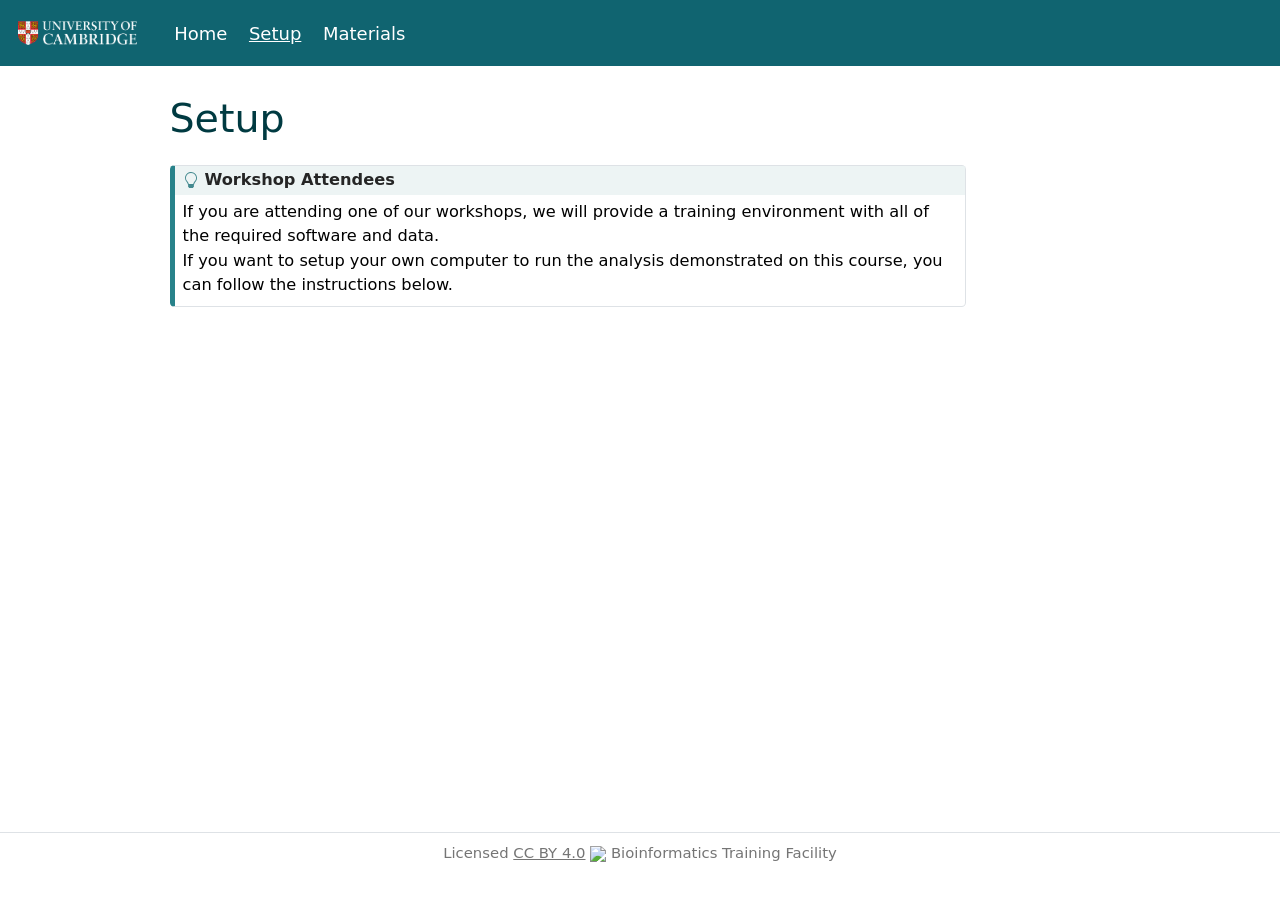
==== setup.html @ 7496a8bd "Deploying to gh-pages from @ cambiotraining/stats-resampling@869eb93c55ae7dbb5343ac3047adf655fbd91ac" ====
<!DOCTYPE html>
<html xmlns="http://www.w3.org/1999/xhtml" lang="en" xml:lang="en"><head>

<meta charset="utf-8">
<meta name="generator" content="quarto-1.2.112">

<meta name="viewport" content="width=device-width, initial-scale=1.0, user-scalable=yes">


<title>Setup</title>
<style>
code{white-space: pre-wrap;}
span.smallcaps{font-variant: small-caps;}
div.columns{display: flex; gap: min(4vw, 1.5em);}
div.column{flex: auto; overflow-x: auto;}
div.hanging-indent{margin-left: 1.5em; text-indent: -1.5em;}
ul.task-list{list-style: none;}
ul.task-list li input[type="checkbox"] {
  width: 0.8em;
  margin: 0 0.8em 0.2em -1.6em;
  vertical-align: middle;
}
</style>


<script src="site_libs/quarto-nav/quarto-nav.js"></script>
<script src="site_libs/clipboard/clipboard.min.js"></script>
<script src="site_libs/quarto-search/autocomplete.umd.js"></script>
<script src="site_libs/quarto-search/fuse.min.js"></script>
<script src="site_libs/quarto-search/quarto-search.js"></script>
<meta name="quarto:offset" content="./">
<link href="site_libs/quarto-contrib/quarto-project/cambiotraining/courseformat/img/university-of-cambridge-favicon.ico" rel="icon">
<script src="site_libs/quarto-html/quarto.js"></script>
<script src="site_libs/quarto-html/popper.min.js"></script>
<script src="site_libs/quarto-html/tippy.umd.min.js"></script>
<script src="site_libs/quarto-html/anchor.min.js"></script>
<link href="site_libs/quarto-html/tippy.css" rel="stylesheet">
<link href="site_libs/quarto-html/quarto-syntax-highlighting.css" rel="stylesheet" id="quarto-text-highlighting-styles">
<script src="site_libs/bootstrap/bootstrap.min.js"></script>
<link href="site_libs/bootstrap/bootstrap-icons.css" rel="stylesheet">
<link href="site_libs/bootstrap/bootstrap.min.css" rel="stylesheet" id="quarto-bootstrap" data-mode="light">
<script id="quarto-search-options" type="application/json">{
  "location": "sidebar",
  "copy-button": false,
  "collapse-after": 3,
  "panel-placement": "start",
  "type": "textbox",
  "limit": 20,
  "language": {
    "search-no-results-text": "No results",
    "search-matching-documents-text": "matching documents",
    "search-copy-link-title": "Copy link to search",
    "search-hide-matches-text": "Hide additional matches",
    "search-more-match-text": "more match in this document",
    "search-more-matches-text": "more matches in this document",
    "search-clear-button-title": "Clear",
    "search-detached-cancel-button-title": "Cancel",
    "search-submit-button-title": "Submit"
  }
}</script>


</head>

<body class="nav-fixed">

<div id="quarto-search-results"></div>
  <header id="quarto-header" class="headroom fixed-top">
    <nav class="navbar navbar-expand-lg navbar-dark ">
      <div class="navbar-container container-fluid">
      <div class="navbar-brand-container">
    <a href="./index.html" class="navbar-brand navbar-brand-logo">
    <img src="site_libs/quarto-contrib/quarto-project/cambiotraining/courseformat/img/university_crest_reversed.png" alt="" class="navbar-logo">
    </a>
  </div>
          <button class="navbar-toggler" type="button" data-bs-toggle="collapse" data-bs-target="#navbarCollapse" aria-controls="navbarCollapse" aria-expanded="false" aria-label="Toggle navigation" onclick="if (window.quartoToggleHeadroom) { window.quartoToggleHeadroom(); }">
  <span class="navbar-toggler-icon"></span>
</button>
          <div class="collapse navbar-collapse" id="navbarCollapse">
            <ul class="navbar-nav navbar-nav-scroll me-auto">
  <li class="nav-item">
    <a class="nav-link" href="./index.html">Home</a>
  </li>  
  <li class="nav-item">
    <a class="nav-link active" href="./setup.html" aria-current="page">Setup</a>
  </li>  
  <li class="nav-item">
    <a class="nav-link" href="./materials.html">Materials</a>
  </li>  
</ul>
            <ul class="navbar-nav navbar-nav-scroll ms-auto">
  <li class="nav-item compact">
    <a class="nav-link" href="https://github.com/cambiotraining/"><i class="bi bi-github" role="img" aria-label="Bioinformatics Training Facility GitHub">
</i> 
 </a>
  </li>  
  <li class="nav-item compact">
    <a class="nav-link" href="https://twitter.com/bioinfocambs"><i class="bi bi-twitter" role="img" aria-label="Bioinformatics Training Facility Twitter">
</i> 
 </a>
  </li>  
</ul>
          </div> <!-- /navcollapse -->
      </div> <!-- /container-fluid -->
    </nav>
</header>
<!-- content -->
<div id="quarto-content" class="quarto-container page-columns page-rows-contents page-layout-article page-navbar">
<!-- sidebar -->
<!-- margin-sidebar -->
    <div id="quarto-margin-sidebar" class="sidebar margin-sidebar">
        
    </div>
<!-- main -->
<main class="content" id="quarto-document-content">

<header id="title-block-header" class="quarto-title-block default">
<div class="quarto-title">
<h1 class="title">Setup</h1>
</div>



<div class="quarto-title-meta">

    
    
  </div>
  

</header>

<!-- 
Note for Training Developers:
We provide instructions for commonly-used software as commented sections below.
Uncomment the sections relevant for your materials, and add additional instructions where needed (e.g. specific packages used).
Note that we use tabsets to provide instructions for all three major operating systems.
-->
<div class="callout-tip callout callout-style-default callout-captioned">
<div class="callout-header d-flex align-content-center">
<div class="callout-icon-container">
<i class="callout-icon"></i>
</div>
<div class="callout-caption-container flex-fill">
Workshop Attendees
</div>
</div>
<div class="callout-body-container callout-body">
<p>If you are attending one of our workshops, we will provide a training environment with all of the required software and data.<br>
If you want to setup your own computer to run the analysis demonstrated on this course, you can follow the instructions below.</p>
</div>
</div>
<!--
## R and RStudio

::: {.tabset group="os"}

### Windows

Download and install all these using default options:

- [R](https://cran.r-project.org/bin/windows/base/release.html)
- [RTools](https://cran.r-project.org/bin/windows/Rtools/)
- [RStudio](https://www.rstudio.com/products/rstudio/download/#download)

### Mac OS

Download and install all these using default options:

- [R](https://cran.r-project.org/bin/macosx/)
- [RStudio](https://www.rstudio.com/products/rstudio/download/#download)

### Linux

- Go to the [R installation](https://cran.r-project.org/bin/linux/) folder and look at the instructions for your distribution.
- Download the [RStudio](https://www.rstudio.com/products/rstudio/download/#download) installer for your distribution and install it using your package manager.

:::
-->
<!--
## Conda

Open a terminal and run:

```bash
wget -q -O - https://repo.anaconda.com/miniconda/Miniconda3-latest-Linux-x86_64.sh
bash Miniconda3-latest-Linux-x86_64.sh -b
rm Miniconda3-latest-Linux-x86_64.sh
conda init
conda config --add channels defaults; conda config --add channels bioconda; conda config --add channels conda-forge; conda config --set channel_priority strict
conda install -y mamba
```

Note: Windows users can use WSL2 (see @wsl).
-->
<!--
## Singularity

::: {.panel-tabset group="os"}

### Windows

You can use _Singularity_ from the _Windows Subsystem for Linux_ (see @wsl).  
Once you setup WSL, you can follow the instructions for Linux.

### Mac OS

Singularity is [not available for Mac OS](https://docs.sylabs.io/guides/3.0/user-guide/installation.html#install-on-windows-or-mac).

### Linux

These instructions are for _Ubuntu_ or _Debian_-based distributions[^1].

[^1]: See the [Singularity documentation page](https://docs.sylabs.io/guides/3.0/user-guide/installation.html#install-on-linux) for other distributions.

```bash
sudo apt update && sudo apt upgrade && sudo apt install runc
CODENAME=$(lsb_release -c | sed 's/Codename:\t//')
wget -O singularity.deb https://github.com/sylabs/singularity/releases/download/v3.10.2/singularity-ce_3.10.2-${CODENAME}_amd64.deb
sudo dpkg -i singularity.deb
rm singularity.deb
```

:::
-->
<!-- 
## Visual Studio Code

::: {.panel-tabset group="os"}

### Windows

- Go to the [Visual Studio Code download page](https://code.visualstudio.com/Download) and download the installer for your operating system. 
  Double-click the downloaded file to install the software, accepting all the default options. 
- After completing the installation, go to your Windows Menu, search for "Visual Studio Code" and launch the application. 
- Go to "_File > Preferences > Settings_", then select "_Text Editor > Files_" on the drop-down menu on the left. Scroll down to the section named "_EOL_" and choose "_\\n_" (this will ensure that the files you edit on Windows are compatible with the Linux operating system).

### Mac OS

- Go to the [Visual Studio Code download page](https://code.visualstudio.com/Download) and download the installer for Mac.
- Go to the Downloads folder and double-click the file you just downloaded to extract the application. Drag-and-drop the "Visual Studio Code" file to your "Applications" folder. 
- You can now open the installed application to check that it was installed successfully (the first time you launch the application you will get a warning that this is an application downloaded from the internet - you can go ahead and click "Open").

### Linux (Ubuntu)

- Go to the [Visual Studio Code download page](https://code.visualstudio.com/Download) and download the installer for your Linux distribution. Install the package using your system's installer.

:::
 -->



</main> <!-- /main -->
<script id="quarto-html-after-body" type="application/javascript">
window.document.addEventListener("DOMContentLoaded", function (event) {
  const toggleBodyColorMode = (bsSheetEl) => {
    const mode = bsSheetEl.getAttribute("data-mode");
    const bodyEl = window.document.querySelector("body");
    if (mode === "dark") {
      bodyEl.classList.add("quarto-dark");
      bodyEl.classList.remove("quarto-light");
    } else {
      bodyEl.classList.add("quarto-light");
      bodyEl.classList.remove("quarto-dark");
    }
  }
  const toggleBodyColorPrimary = () => {
    const bsSheetEl = window.document.querySelector("link#quarto-bootstrap");
    if (bsSheetEl) {
      toggleBodyColorMode(bsSheetEl);
    }
  }
  toggleBodyColorPrimary();  
  const icon = "";
  const anchorJS = new window.AnchorJS();
  anchorJS.options = {
    placement: 'right',
    icon: icon
  };
  anchorJS.add('.anchored');
  const clipboard = new window.ClipboardJS('.code-copy-button', {
    target: function(trigger) {
      return trigger.previousElementSibling;
    }
  });
  clipboard.on('success', function(e) {
    // button target
    const button = e.trigger;
    // don't keep focus
    button.blur();
    // flash "checked"
    button.classList.add('code-copy-button-checked');
    var currentTitle = button.getAttribute("title");
    button.setAttribute("title", "Copied!");
    setTimeout(function() {
      button.setAttribute("title", currentTitle);
      button.classList.remove('code-copy-button-checked');
    }, 1000);
    // clear code selection
    e.clearSelection();
  });
  function tippyHover(el, contentFn) {
    const config = {
      allowHTML: true,
      content: contentFn,
      maxWidth: 500,
      delay: 100,
      arrow: false,
      appendTo: function(el) {
          return el.parentElement;
      },
      interactive: true,
      interactiveBorder: 10,
      theme: 'quarto',
      placement: 'bottom-start'
    };
    window.tippy(el, config); 
  }
  const noterefs = window.document.querySelectorAll('a[role="doc-noteref"]');
  for (var i=0; i<noterefs.length; i++) {
    const ref = noterefs[i];
    tippyHover(ref, function() {
      // use id or data attribute instead here
      let href = ref.getAttribute('data-footnote-href') || ref.getAttribute('href');
      try { href = new URL(href).hash; } catch {}
      const id = href.replace(/^#\/?/, "");
      const note = window.document.getElementById(id);
      return note.innerHTML;
    });
  }
  var bibliorefs = window.document.querySelectorAll('a[role="doc-biblioref"]');
  for (var i=0; i<bibliorefs.length; i++) {
    const ref = bibliorefs[i];
    const cites = ref.parentNode.getAttribute('data-cites').split(' ');
    tippyHover(ref, function() {
      var popup = window.document.createElement('div');
      cites.forEach(function(cite) {
        var citeDiv = window.document.createElement('div');
        citeDiv.classList.add('hanging-indent');
        citeDiv.classList.add('csl-entry');
        var biblioDiv = window.document.getElementById('ref-' + cite);
        if (biblioDiv) {
          citeDiv.innerHTML = biblioDiv.innerHTML;
        }
        popup.appendChild(citeDiv);
      });
      return popup.innerHTML;
    });
  }
});
</script>
</div> <!-- /content -->
<footer class="footer">
  <div class="nav-footer">
      <div class="nav-footer-center">Licensed <a href="https://creativecommons.org/licenses/by/4.0/">CC BY 4.0</a> <img src="https://creativecommons.org/images/deed/cc_icon_black_x2.png" class="img-fluid" width="25"> Bioinformatics Training Facility</div>
  </div>
</footer>



</body></html>
---- site_libs/quarto-html/tippy.css ----
.tippy-box[data-animation=fade][data-state=hidden]{opacity:0}[data-tippy-root]{max-width:calc(100vw - 10px)}.tippy-box{position:relative;background-color:#333;color:#fff;border-radius:4px;font-size:14px;line-height:1.4;white-space:normal;outline:0;transition-property:transform,visibility,opacity}.tippy-box[data-placement^=top]>.tippy-arrow{bottom:0}.tippy-box[data-placement^=top]>.tippy-arrow:before{bottom:-7px;left:0;border-width:8px 8px 0;border-top-color:initial;transform-origin:center top}.tippy-box[data-placement^=bottom]>.tippy-arrow{top:0}.tippy-box[data-placement^=bottom]>.tippy-arrow:before{top:-7px;left:0;border-width:0 8px 8px;border-bottom-color:initial;transform-origin:center bottom}.tippy-box[data-placement^=left]>.tippy-arrow{right:0}.tippy-box[data-placement^=left]>.tippy-arrow:before{border-width:8px 0 8px 8px;border-left-color:initial;right:-7px;transform-origin:center left}.tippy-box[data-placement^=right]>.tippy-arrow{left:0}.tippy-box[data-placement^=right]>.tippy-arrow:before{left:-7px;border-width:8px 8px 8px 0;border-right-color:initial;transform-origin:center right}.tippy-box[data-inertia][data-state=visible]{transition-timing-function:cubic-bezier(.54,1.5,.38,1.11)}.tippy-arrow{width:16px;height:16px;color:#333}.tippy-arrow:before{content:"";position:absolute;border-color:transparent;border-style:solid}.tippy-content{position:relative;padding:5px 9px;z-index:1}
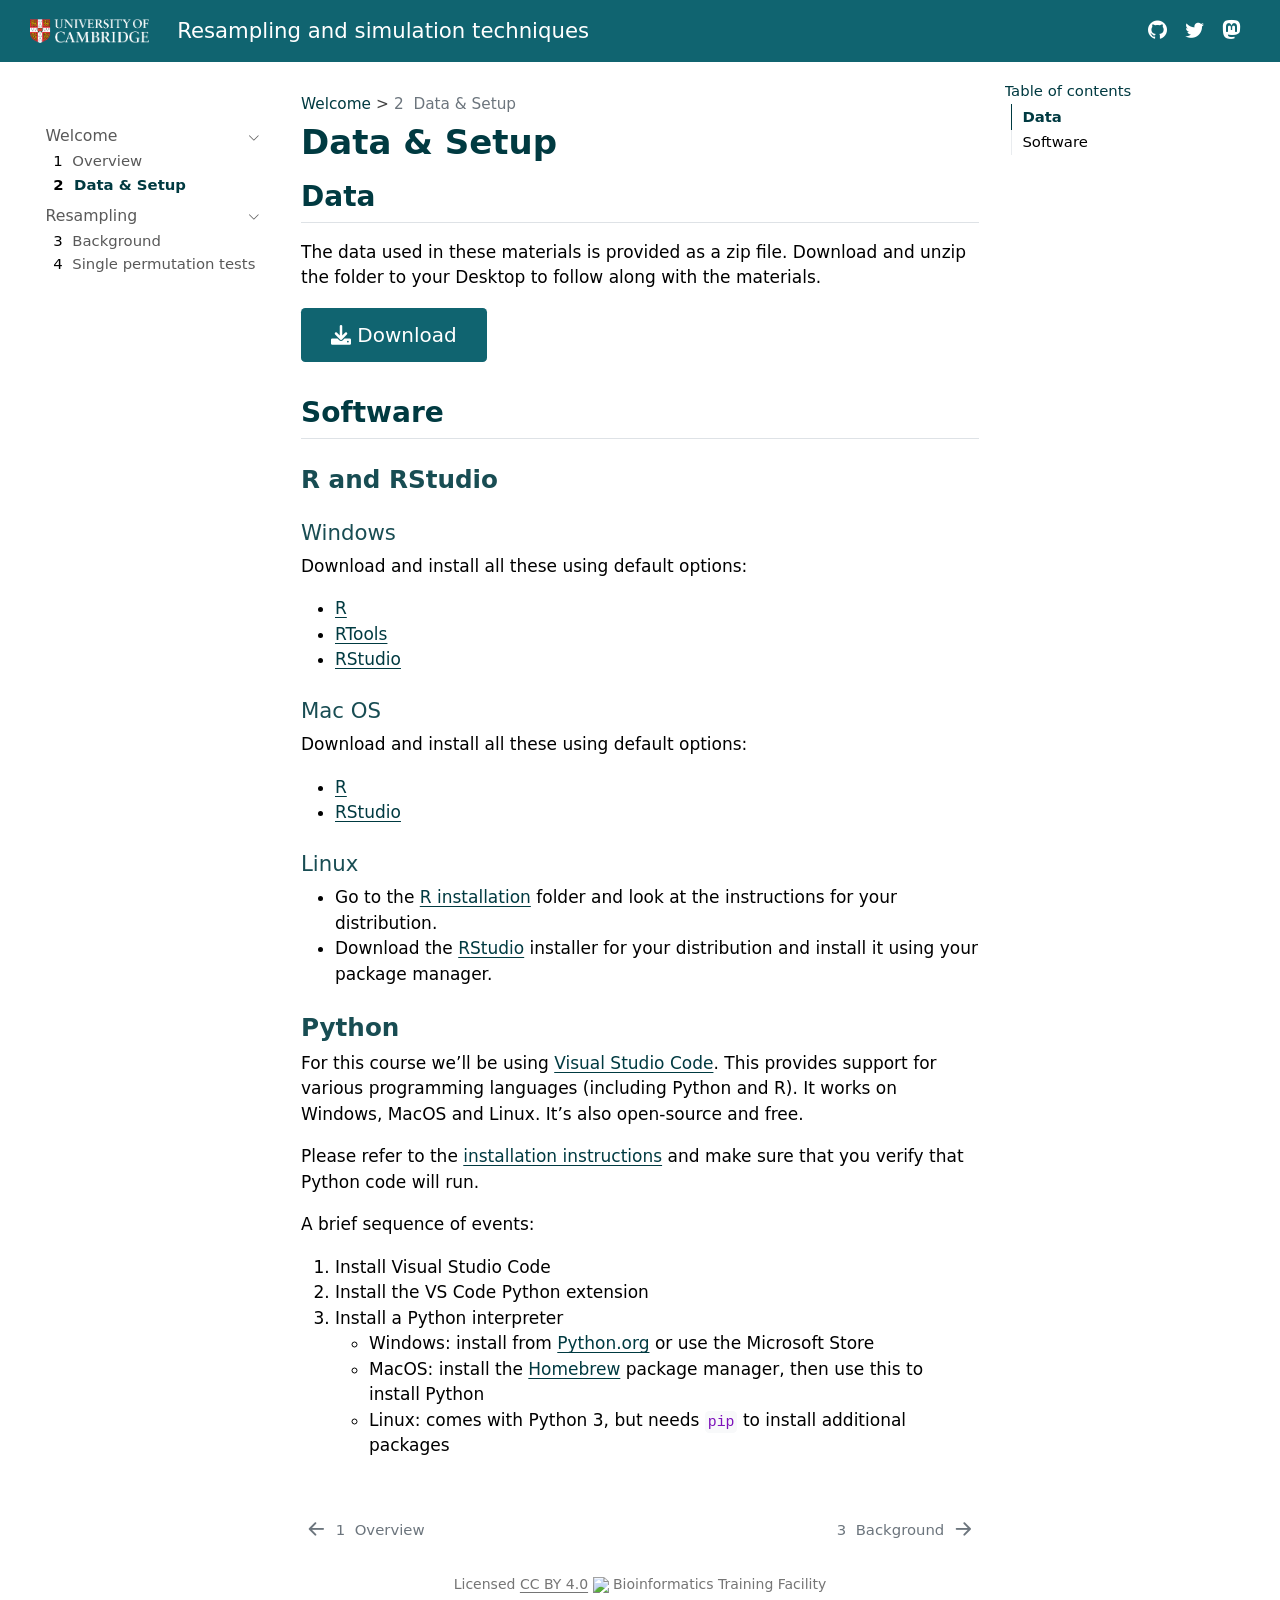
==== commit ad657657: "Deploying to gh-pages from @ cambiotraining/stats-resampling@559deca3f372dccba147114702d73cdda371f5e" ====
--- a/setup.html
+++ b/setup.html
@@ -2,12 +2,12 @@
 <html xmlns="http://www.w3.org/1999/xhtml" lang="en" xml:lang="en"><head>
 
 <meta charset="utf-8">
-<meta name="generator" content="quarto-1.2.112">
+<meta name="generator" content="quarto-1.4.550">
 
 <meta name="viewport" content="width=device-width, initial-scale=1.0, user-scalable=yes">
 
 
-<title>Setup</title>
+<title>Data &amp; Setup</title>
 <style>
 code{white-space: pre-wrap;}
 span.smallcaps{font-variant: small-caps;}
@@ -17,7 +17,7 @@
 ul.task-list{list-style: none;}
 ul.task-list li input[type="checkbox"] {
   width: 0.8em;
-  margin: 0 0.8em 0.2em -1.6em;
+  margin: 0 0.8em 0.2em -1em; /* quarto-specific, see https://github.com/quarto-dev/quarto-cli/issues/4556 */ 
   vertical-align: middle;
 }
 </style>
@@ -29,6 +29,8 @@
 <script src="site_libs/quarto-search/fuse.min.js"></script>
 <script src="site_libs/quarto-search/quarto-search.js"></script>
 <meta name="quarto:offset" content="./">
+<link href="./materials/resampling-intro.html" rel="next">
+<link href="./index.html" rel="prev">
 <link href="site_libs/quarto-contrib/quarto-project/cambiotraining/courseformat/img/university-of-cambridge-favicon.ico" rel="icon">
 <script src="site_libs/quarto-html/quarto.js"></script>
 <script src="site_libs/quarto-html/popper.min.js"></script>
@@ -45,7 +47,12 @@
   "collapse-after": 3,
   "panel-placement": "start",
   "type": "textbox",
-  "limit": 20,
+  "limit": 50,
+  "keyboard-shortcut": [
+    "f",
+    "/",
+    "s"
+  ],
   "language": {
     "search-no-results-text": "No results",
     "search-matching-documents-text": "matching documents",
@@ -54,69 +61,152 @@
     "search-more-match-text": "more match in this document",
     "search-more-matches-text": "more matches in this document",
     "search-clear-button-title": "Clear",
+    "search-text-placeholder": "",
     "search-detached-cancel-button-title": "Cancel",
-    "search-submit-button-title": "Submit"
+    "search-submit-button-title": "Submit",
+    "search-label": "Search"
   }
 }</script>
 
 
 </head>
 
-<body class="nav-fixed">
+<body class="nav-sidebar floating nav-fixed">
 
 <div id="quarto-search-results"></div>
   <header id="quarto-header" class="headroom fixed-top">
-    <nav class="navbar navbar-expand-lg navbar-dark ">
+    <nav class="navbar navbar-expand-lg " data-bs-theme="dark">
       <div class="navbar-container container-fluid">
-      <div class="navbar-brand-container">
+      <div class="navbar-brand-container mx-auto">
     <a href="./index.html" class="navbar-brand navbar-brand-logo">
     <img src="site_libs/quarto-contrib/quarto-project/cambiotraining/courseformat/img/university_crest_reversed.png" alt="" class="navbar-logo">
+    </a>
+    <a class="navbar-brand" href="./index.html">
+    <span class="navbar-title">Resampling and simulation techniques</span>
     </a>
   </div>
           <button class="navbar-toggler" type="button" data-bs-toggle="collapse" data-bs-target="#navbarCollapse" aria-controls="navbarCollapse" aria-expanded="false" aria-label="Toggle navigation" onclick="if (window.quartoToggleHeadroom) { window.quartoToggleHeadroom(); }">
   <span class="navbar-toggler-icon"></span>
 </button>
           <div class="collapse navbar-collapse" id="navbarCollapse">
-            <ul class="navbar-nav navbar-nav-scroll me-auto">
-  <li class="nav-item">
-    <a class="nav-link" href="./index.html">Home</a>
-  </li>  
-  <li class="nav-item">
-    <a class="nav-link active" href="./setup.html" aria-current="page">Setup</a>
-  </li>  
-  <li class="nav-item">
-    <a class="nav-link" href="./materials.html">Materials</a>
-  </li>  
-</ul>
             <ul class="navbar-nav navbar-nav-scroll ms-auto">
   <li class="nav-item compact">
-    <a class="nav-link" href="https://github.com/cambiotraining/"><i class="bi bi-github" role="img" aria-label="Bioinformatics Training Facility GitHub">
+    <a class="nav-link" href="https://github.com/cambiotraining/stats-resampling"> <i class="bi bi-github" role="img" aria-label="Bioinformatics Training Facility GitHub">
 </i> 
- </a>
+<span class="menu-text"></span></a>
   </li>  
   <li class="nav-item compact">
-    <a class="nav-link" href="https://twitter.com/bioinfocambs"><i class="bi bi-twitter" role="img" aria-label="Bioinformatics Training Facility Twitter">
+    <a class="nav-link" href="https://twitter.com/bioinfocambs"> <i class="bi bi-twitter" role="img" aria-label="Bioinformatics Training Facility Twitter">
 </i> 
- </a>
+<span class="menu-text"></span></a>
+  </li>  
+  <li class="nav-item compact">
+    <a class="nav-link" href="https://genomic.social/@BioInfoCambs"> <i class="bi bi-mastodon" role="img" aria-label="Bioinformatics Training Facility Mastodon">
+</i> 
+<span class="menu-text"></span></a>
   </li>  
 </ul>
           </div> <!-- /navcollapse -->
+          <div class="quarto-navbar-tools">
+</div>
       </div> <!-- /container-fluid -->
     </nav>
+  <nav class="quarto-secondary-nav">
+    <div class="container-fluid d-flex">
+      <button type="button" class="quarto-btn-toggle btn" data-bs-toggle="collapse" data-bs-target=".quarto-sidebar-collapse-item" aria-controls="quarto-sidebar" aria-expanded="false" aria-label="Toggle sidebar navigation" onclick="if (window.quartoToggleHeadroom) { window.quartoToggleHeadroom(); }">
+        <i class="bi bi-layout-text-sidebar-reverse"></i>
+      </button>
+        <nav class="quarto-page-breadcrumbs" aria-label="breadcrumb"><ol class="breadcrumb"><li class="breadcrumb-item"><a href="./index.html">Welcome</a></li><li class="breadcrumb-item"><a href="./setup.html"><span class="chapter-number">2</span>&nbsp; <span class="chapter-title">Data &amp; Setup</span></a></li></ol></nav>
+        <a class="flex-grow-1" role="button" data-bs-toggle="collapse" data-bs-target=".quarto-sidebar-collapse-item" aria-controls="quarto-sidebar" aria-expanded="false" aria-label="Toggle sidebar navigation" onclick="if (window.quartoToggleHeadroom) { window.quartoToggleHeadroom(); }">      
+        </a>
+      <button type="button" class="btn quarto-search-button" aria-label="" onclick="window.quartoOpenSearch();">
+        <i class="bi bi-search"></i>
+      </button>
+    </div>
+  </nav>
 </header>
 <!-- content -->
 <div id="quarto-content" class="quarto-container page-columns page-rows-contents page-layout-article page-navbar">
 <!-- sidebar -->
+  <nav id="quarto-sidebar" class="sidebar collapse collapse-horizontal quarto-sidebar-collapse-item sidebar-navigation floating overflow-auto">
+        <div class="mt-2 flex-shrink-0 align-items-center">
+        <div class="sidebar-search">
+        <div id="quarto-search" class="" title="Search"></div>
+        </div>
+        </div>
+    <div class="sidebar-menu-container"> 
+    <ul class="list-unstyled mt-1">
+        <li class="sidebar-item sidebar-item-section">
+      <div class="sidebar-item-container"> 
+            <a class="sidebar-item-text sidebar-link text-start" data-bs-toggle="collapse" data-bs-target="#quarto-sidebar-section-1" aria-expanded="true">
+ <span class="menu-text">Welcome</span></a>
+          <a class="sidebar-item-toggle text-start" data-bs-toggle="collapse" data-bs-target="#quarto-sidebar-section-1" aria-expanded="true" aria-label="Toggle section">
+            <i class="bi bi-chevron-right ms-2"></i>
+          </a> 
+      </div>
+      <ul id="quarto-sidebar-section-1" class="collapse list-unstyled sidebar-section depth1 show">  
+          <li class="sidebar-item">
+  <div class="sidebar-item-container"> 
+  <a href="./index.html" class="sidebar-item-text sidebar-link">
+ <span class="menu-text"><span class="chapter-number">1</span>&nbsp; <span class="chapter-title">Overview</span></span></a>
+  </div>
+</li>
+          <li class="sidebar-item">
+  <div class="sidebar-item-container"> 
+  <a href="./setup.html" class="sidebar-item-text sidebar-link active">
+ <span class="menu-text"><span class="chapter-number">2</span>&nbsp; <span class="chapter-title">Data &amp; Setup</span></span></a>
+  </div>
+</li>
+      </ul>
+  </li>
+        <li class="sidebar-item sidebar-item-section">
+      <div class="sidebar-item-container"> 
+            <a class="sidebar-item-text sidebar-link text-start" data-bs-toggle="collapse" data-bs-target="#quarto-sidebar-section-2" aria-expanded="true">
+ <span class="menu-text">Resampling</span></a>
+          <a class="sidebar-item-toggle text-start" data-bs-toggle="collapse" data-bs-target="#quarto-sidebar-section-2" aria-expanded="true" aria-label="Toggle section">
+            <i class="bi bi-chevron-right ms-2"></i>
+          </a> 
+      </div>
+      <ul id="quarto-sidebar-section-2" class="collapse list-unstyled sidebar-section depth1 show">  
+          <li class="sidebar-item">
+  <div class="sidebar-item-container"> 
+  <a href="./materials/resampling-intro.html" class="sidebar-item-text sidebar-link">
+ <span class="menu-text"><span class="chapter-number">3</span>&nbsp; <span class="chapter-title">Background</span></span></a>
+  </div>
+</li>
+          <li class="sidebar-item">
+  <div class="sidebar-item-container"> 
+  <a href="./materials/resampling-practical-permutation-single.html" class="sidebar-item-text sidebar-link">
+ <span class="menu-text"><span class="chapter-number">4</span>&nbsp; <span class="chapter-title">Single permutation tests</span></span></a>
+  </div>
+</li>
+      </ul>
+  </li>
+    </ul>
+    </div>
+</nav>
+<div id="quarto-sidebar-glass" class="quarto-sidebar-collapse-item" data-bs-toggle="collapse" data-bs-target=".quarto-sidebar-collapse-item"></div>
 <!-- margin-sidebar -->
     <div id="quarto-margin-sidebar" class="sidebar margin-sidebar">
-        
+        <nav id="TOC" role="doc-toc" class="toc-active">
+    <h2 id="toc-title">Table of contents</h2>
+   
+  <ul>
+  <li><a href="#data" id="toc-data" class="nav-link active" data-scroll-target="#data">Data</a></li>
+  <li><a href="#software" id="toc-software" class="nav-link" data-scroll-target="#software">Software</a>
+  <ul class="collapse">
+  <li><a href="#r-and-rstudio" id="toc-r-and-rstudio" class="nav-link" data-scroll-target="#r-and-rstudio">R and RStudio</a></li>
+  <li><a href="#python" id="toc-python" class="nav-link" data-scroll-target="#python">Python</a></li>
+  </ul></li>
+  </ul>
+</nav>
     </div>
 <!-- main -->
 <main class="content" id="quarto-document-content">
 
-<header id="title-block-header" class="quarto-title-block default">
+<header id="title-block-header" class="quarto-title-block default"><nav class="quarto-page-breadcrumbs quarto-title-breadcrumbs d-none d-lg-block" aria-label="breadcrumb"><ol class="breadcrumb"><li class="breadcrumb-item"><a href="./index.html">Welcome</a></li><li class="breadcrumb-item"><a href="./setup.html"><span class="chapter-number">2</span>&nbsp; <span class="chapter-title">Data &amp; Setup</span></a></li></ol></nav>
 <div class="quarto-title">
-<h1 class="title">Setup</h1>
+<h1 class="title"><span class="chapter-title">Data &amp; Setup</span></h1>
 </div>
 
 
@@ -124,61 +214,69 @@
 <div class="quarto-title-meta">
 
     
+  
     
   </div>
   
 
+
 </header>
 
-<!-- 
-Note for Training Developers:
-We provide instructions for commonly-used software as commented sections below.
-Uncomment the sections relevant for your materials, and add additional instructions where needed (e.g. specific packages used).
-Note that we use tabsets to provide instructions for all three major operating systems.
--->
-<div class="callout-tip callout callout-style-default callout-captioned">
-<div class="callout-header d-flex align-content-center">
-<div class="callout-icon-container">
-<i class="callout-icon"></i>
+
+<section id="data" class="level2">
+<h2 class="anchored" data-anchor-id="data">Data</h2>
+<p>The data used in these materials is provided as a zip file. Download and unzip the folder to your Desktop to follow along with the materials.</p>
+<!-- Note for Training Developers: add the link to 'href' -->
+<p><a href="https://github.com/cambiotraining/stats-resampling/raw/main/data_resampling.zip"> <button class="btn"><i class="fa fa-download"></i> Download</button> </a></p>
+</section>
+<section id="software" class="level2">
+<h2 class="anchored" data-anchor-id="software">Software</h2>
+<section id="r-and-rstudio" class="level3">
+<h3 class="anchored" data-anchor-id="r-and-rstudio">R and RStudio</h3>
+<div class="tabset" data-group="os">
+<section id="windows" class="level4">
+<h4 class="anchored" data-anchor-id="windows">Windows</h4>
+<p>Download and install all these using default options:</p>
+<ul>
+<li><a href="https://cran.r-project.org/bin/windows/base/release.html">R</a></li>
+<li><a href="https://cran.r-project.org/bin/windows/Rtools/">RTools</a></li>
+<li><a href="https://www.rstudio.com/products/rstudio/download/#download">RStudio</a></li>
+</ul>
+</section>
+<section id="mac-os" class="level4">
+<h4 class="anchored" data-anchor-id="mac-os">Mac OS</h4>
+<p>Download and install all these using default options:</p>
+<ul>
+<li><a href="https://cran.r-project.org/bin/macosx/">R</a></li>
+<li><a href="https://www.rstudio.com/products/rstudio/download/#download">RStudio</a></li>
+</ul>
+</section>
+<section id="linux" class="level4">
+<h4 class="anchored" data-anchor-id="linux">Linux</h4>
+<ul>
+<li>Go to the <a href="https://cran.r-project.org/bin/linux/">R installation</a> folder and look at the instructions for your distribution.</li>
+<li>Download the <a href="https://www.rstudio.com/products/rstudio/download/#download">RStudio</a> installer for your distribution and install it using your package manager.</li>
+</ul>
+</section>
 </div>
-<div class="callout-caption-container flex-fill">
-Workshop Attendees
-</div>
-</div>
-<div class="callout-body-container callout-body">
-<p>If you are attending one of our workshops, we will provide a training environment with all of the required software and data.<br>
-If you want to setup your own computer to run the analysis demonstrated on this course, you can follow the instructions below.</p>
-</div>
-</div>
+</section>
+<section id="python" class="level3">
+<h3 class="anchored" data-anchor-id="python">Python</h3>
+<p>For this course we’ll be using <a href="https://code.visualstudio.com">Visual Studio Code</a>. This provides support for various programming languages (including Python and R). It works on Windows, MacOS and Linux. It’s also open-source and free.</p>
+<p>Please refer to the <a href="https://code.visualstudio.com/docs/python/python-tutorial">installation instructions</a> and make sure that you verify that Python code will run.</p>
+<p>A brief sequence of events:</p>
+<ol type="1">
+<li>Install Visual Studio Code</li>
+<li>Install the VS Code Python extension</li>
+<li>Install a Python interpreter
+<ul>
+<li>Windows: install from <a href="https://www.python.org/downloads/">Python.org</a> or use the Microsoft Store</li>
+<li>MacOS: install the <a href="https://brew.sh">Homebrew</a> package manager, then use this to install Python</li>
+<li>Linux: comes with Python 3, but needs <code>pip</code> to install additional packages</li>
+</ul></li>
+</ol>
 <!--
-## R and RStudio
-
-::: {.tabset group="os"}
-
-### Windows
-
-Download and install all these using default options:
-
-- [R](https://cran.r-project.org/bin/windows/base/release.html)
-- [RTools](https://cran.r-project.org/bin/windows/Rtools/)
-- [RStudio](https://www.rstudio.com/products/rstudio/download/#download)
-
-### Mac OS
-
-Download and install all these using default options:
-
-- [R](https://cran.r-project.org/bin/macosx/)
-- [RStudio](https://www.rstudio.com/products/rstudio/download/#download)
-
-### Linux
-
-- Go to the [R installation](https://cran.r-project.org/bin/linux/) folder and look at the instructions for your distribution.
-- Download the [RStudio](https://www.rstudio.com/products/rstudio/download/#download) installer for your distribution and install it using your package manager.
-
-:::
--->
-<!--
-## Conda
+### Conda
 
 Open a terminal and run:
 
@@ -194,20 +292,20 @@
 Note: Windows users can use WSL2 (see @wsl).
 -->
 <!--
-## Singularity
+### Singularity
 
 ::: {.panel-tabset group="os"}
 
-### Windows
+#### Windows
 
 You can use _Singularity_ from the _Windows Subsystem for Linux_ (see @wsl).  
 Once you setup WSL, you can follow the instructions for Linux.
 
-### Mac OS
+#### Mac OS
 
 Singularity is [not available for Mac OS](https://docs.sylabs.io/guides/3.0/user-guide/installation.html#install-on-windows-or-mac).
 
-### Linux
+#### Linux
 
 These instructions are for _Ubuntu_ or _Debian_-based distributions[^1].
 
@@ -224,31 +322,71 @@
 :::
 -->
 <!-- 
-## Visual Studio Code
+### Visual Studio Code
 
 ::: {.panel-tabset group="os"}
 
-### Windows
+#### Windows
 
 - Go to the [Visual Studio Code download page](https://code.visualstudio.com/Download) and download the installer for your operating system. 
   Double-click the downloaded file to install the software, accepting all the default options. 
 - After completing the installation, go to your Windows Menu, search for "Visual Studio Code" and launch the application. 
 - Go to "_File > Preferences > Settings_", then select "_Text Editor > Files_" on the drop-down menu on the left. Scroll down to the section named "_EOL_" and choose "_\\n_" (this will ensure that the files you edit on Windows are compatible with the Linux operating system).
 
-### Mac OS
+#### Mac OS
 
 - Go to the [Visual Studio Code download page](https://code.visualstudio.com/Download) and download the installer for Mac.
 - Go to the Downloads folder and double-click the file you just downloaded to extract the application. Drag-and-drop the "Visual Studio Code" file to your "Applications" folder. 
 - You can now open the installed application to check that it was installed successfully (the first time you launch the application you will get a warning that this is an application downloaded from the internet - you can go ahead and click "Open").
 
-### Linux (Ubuntu)
+#### Linux (Ubuntu)
 
 - Go to the [Visual Studio Code download page](https://code.visualstudio.com/Download) and download the installer for your Linux distribution. Install the package using your system's installer.
 
 :::
  -->
-
-
+<!-- 
+## WSL2
+
+There are detailed instructions on how to install WSL on the [Microsoft documentation page](https://learn.microsoft.com/en-us/windows/wsl/install). 
+But briefly:
+
+- Click the Windows key and search for  _Windows PowerShell_, right-click on the app and choose **Run as administrator**. 
+- Answer "Yes" when it asks if you want the App to make changes on your computer. 
+- A terminal will open; run the command: `wsl --install`. 
+  - This should start installing "ubuntu". 
+  - It may ask for you to restart your computer. 
+- After restart, click the Windows key and search for _Ubuntu_, click on the App and it should open a new terminal. 
+- Follow the instructions to create a username and password (you can use the same username and password that you have on Windows, or a different one - it's your choice). 
+  - **Note:** when you type your password nothing seems to be happening as the cursor doesn't move. However, the terminal is recording your password as you type. You will be asked to type the new password again to confirm it, so you can always try again if you get it wrong the first time.
+- You should now have access to a Ubuntu Linux terminal. 
+  This behaves very much like a regular Ubuntu server, and you can install apps using the `sudo apt install` command as usual. 
+
+
+### Configuring WSL2
+
+After installation, it is useful to **create shortcuts to your files on Windows**. 
+Your main `C:\` drive is located in `/mnt/c/` and other drives will be equally available based on their letter. 
+It may be convenient to create shortcuts to commonly-used directories, which you can do using _symbolic links_. 
+Here are some commands to automatically create shortcuts to your Windows "Documents",  "Desktop" and "Downloads" folders:
+
+```bash
+ln -s $(wslpath $(powershell.exe '[environment]::getfolderpath("mydocuments")')) ~/Documents
+ln -s $(wslpath $(powershell.exe '[environment]::getfolderpath("desktop")')) ~/Desktop
+ln -s $(wslpath $(powershell.exe '[environment]::getfolderpath("downloads")')) ~/Downloads
+```
+
+You may also want to configure the Windows terminal to automatically open _WSL2_ (instead of the default Windows Command Prompt or Powershell):
+
+- Search for and open the "<i class="fa-solid fa-terminal"></i> Terminal" application.
+- Click on the downward arrow <i class="fa-solid fa-chevron-down"></i> in the toolbar.
+- Click on "<i class="fa-solid fa-gear"></i> Settings".
+- Under "Default Profile" select "<i class="fa-brands fa-linux"></i> Ubuntu". 
+-->
+
+
+</section>
+</section>
 
 </main> <!-- /main -->
 <script id="quarto-html-after-body" type="application/javascript">
@@ -278,9 +416,23 @@
     icon: icon
   };
   anchorJS.add('.anchored');
+  const isCodeAnnotation = (el) => {
+    for (const clz of el.classList) {
+      if (clz.startsWith('code-annotation-')) {                     
+        return true;
+      }
+    }
+    return false;
+  }
   const clipboard = new window.ClipboardJS('.code-copy-button', {
-    target: function(trigger) {
-      return trigger.previousElementSibling;
+    text: function(trigger) {
+      const codeEl = trigger.previousElementSibling.cloneNode(true);
+      for (const childEl of codeEl.children) {
+        if (isCodeAnnotation(childEl)) {
+          childEl.remove();
+        }
+      }
+      return codeEl.innerText;
     }
   });
   clipboard.on('success', function(e) {
@@ -292,17 +444,33 @@
     button.classList.add('code-copy-button-checked');
     var currentTitle = button.getAttribute("title");
     button.setAttribute("title", "Copied!");
+    let tooltip;
+    if (window.bootstrap) {
+      button.setAttribute("data-bs-toggle", "tooltip");
+      button.setAttribute("data-bs-placement", "left");
+      button.setAttribute("data-bs-title", "Copied!");
+      tooltip = new bootstrap.Tooltip(button, 
+        { trigger: "manual", 
+          customClass: "code-copy-button-tooltip",
+          offset: [0, -8]});
+      tooltip.show();    
+    }
     setTimeout(function() {
+      if (tooltip) {
+        tooltip.hide();
+        button.removeAttribute("data-bs-title");
+        button.removeAttribute("data-bs-toggle");
+        button.removeAttribute("data-bs-placement");
+      }
       button.setAttribute("title", currentTitle);
       button.classList.remove('code-copy-button-checked');
     }, 1000);
     // clear code selection
     e.clearSelection();
   });
-  function tippyHover(el, contentFn) {
+  function tippyHover(el, contentFn, onTriggerFn, onUntriggerFn) {
     const config = {
       allowHTML: true,
-      content: contentFn,
       maxWidth: 500,
       delay: 100,
       arrow: false,
@@ -312,8 +480,17 @@
       interactive: true,
       interactiveBorder: 10,
       theme: 'quarto',
-      placement: 'bottom-start'
+      placement: 'bottom-start',
     };
+    if (contentFn) {
+      config.content = contentFn;
+    }
+    if (onTriggerFn) {
+      config.onTrigger = onTriggerFn;
+    }
+    if (onUntriggerFn) {
+      config.onUntrigger = onUntriggerFn;
+    }
     window.tippy(el, config); 
   }
   const noterefs = window.document.querySelectorAll('a[role="doc-noteref"]');
@@ -328,34 +505,305 @@
       return note.innerHTML;
     });
   }
+  const xrefs = window.document.querySelectorAll('a.quarto-xref');
+  const processXRef = (id, note) => {
+    // Strip column container classes
+    const stripColumnClz = (el) => {
+      el.classList.remove("page-full", "page-columns");
+      if (el.children) {
+        for (const child of el.children) {
+          stripColumnClz(child);
+        }
+      }
+    }
+    stripColumnClz(note)
+    if (id === null || id.startsWith('sec-')) {
+      // Special case sections, only their first couple elements
+      const container = document.createElement("div");
+      if (note.children && note.children.length > 2) {
+        container.appendChild(note.children[0].cloneNode(true));
+        for (let i = 1; i < note.children.length; i++) {
+          const child = note.children[i];
+          if (child.tagName === "P" && child.innerText === "") {
+            continue;
+          } else {
+            container.appendChild(child.cloneNode(true));
+            break;
+          }
+        }
+        if (window.Quarto?.typesetMath) {
+          window.Quarto.typesetMath(container);
+        }
+        return container.innerHTML
+      } else {
+        if (window.Quarto?.typesetMath) {
+          window.Quarto.typesetMath(note);
+        }
+        return note.innerHTML;
+      }
+    } else {
+      // Remove any anchor links if they are present
+      const anchorLink = note.querySelector('a.anchorjs-link');
+      if (anchorLink) {
+        anchorLink.remove();
+      }
+      if (window.Quarto?.typesetMath) {
+        window.Quarto.typesetMath(note);
+      }
+      // TODO in 1.5, we should make sure this works without a callout special case
+      if (note.classList.contains("callout")) {
+        return note.outerHTML;
+      } else {
+        return note.innerHTML;
+      }
+    }
+  }
+  for (var i=0; i<xrefs.length; i++) {
+    const xref = xrefs[i];
+    tippyHover(xref, undefined, function(instance) {
+      instance.disable();
+      let url = xref.getAttribute('href');
+      let hash = undefined; 
+      if (url.startsWith('#')) {
+        hash = url;
+      } else {
+        try { hash = new URL(url).hash; } catch {}
+      }
+      if (hash) {
+        const id = hash.replace(/^#\/?/, "");
+        const note = window.document.getElementById(id);
+        if (note !== null) {
+          try {
+            const html = processXRef(id, note.cloneNode(true));
+            instance.setContent(html);
+          } finally {
+            instance.enable();
+            instance.show();
+          }
+        } else {
+          // See if we can fetch this
+          fetch(url.split('#')[0])
+          .then(res => res.text())
+          .then(html => {
+            const parser = new DOMParser();
+            const htmlDoc = parser.parseFromString(html, "text/html");
+            const note = htmlDoc.getElementById(id);
+            if (note !== null) {
+              const html = processXRef(id, note);
+              instance.setContent(html);
+            } 
+          }).finally(() => {
+            instance.enable();
+            instance.show();
+          });
+        }
+      } else {
+        // See if we can fetch a full url (with no hash to target)
+        // This is a special case and we should probably do some content thinning / targeting
+        fetch(url)
+        .then(res => res.text())
+        .then(html => {
+          const parser = new DOMParser();
+          const htmlDoc = parser.parseFromString(html, "text/html");
+          const note = htmlDoc.querySelector('main.content');
+          if (note !== null) {
+            // This should only happen for chapter cross references
+            // (since there is no id in the URL)
+            // remove the first header
+            if (note.children.length > 0 && note.children[0].tagName === "HEADER") {
+              note.children[0].remove();
+            }
+            const html = processXRef(null, note);
+            instance.setContent(html);
+          } 
+        }).finally(() => {
+          instance.enable();
+          instance.show();
+        });
+      }
+    }, function(instance) {
+    });
+  }
+      let selectedAnnoteEl;
+      const selectorForAnnotation = ( cell, annotation) => {
+        let cellAttr = 'data-code-cell="' + cell + '"';
+        let lineAttr = 'data-code-annotation="' +  annotation + '"';
+        const selector = 'span[' + cellAttr + '][' + lineAttr + ']';
+        return selector;
+      }
+      const selectCodeLines = (annoteEl) => {
+        const doc = window.document;
+        const targetCell = annoteEl.getAttribute("data-target-cell");
+        const targetAnnotation = annoteEl.getAttribute("data-target-annotation");
+        const annoteSpan = window.document.querySelector(selectorForAnnotation(targetCell, targetAnnotation));
+        const lines = annoteSpan.getAttribute("data-code-lines").split(",");
+        const lineIds = lines.map((line) => {
+          return targetCell + "-" + line;
+        })
+        let top = null;
+        let height = null;
+        let parent = null;
+        if (lineIds.length > 0) {
+            //compute the position of the single el (top and bottom and make a div)
+            const el = window.document.getElementById(lineIds[0]);
+            top = el.offsetTop;
+            height = el.offsetHeight;
+            parent = el.parentElement.parentElement;
+          if (lineIds.length > 1) {
+            const lastEl = window.document.getElementById(lineIds[lineIds.length - 1]);
+            const bottom = lastEl.offsetTop + lastEl.offsetHeight;
+            height = bottom - top;
+          }
+          if (top !== null && height !== null && parent !== null) {
+            // cook up a div (if necessary) and position it 
+            let div = window.document.getElementById("code-annotation-line-highlight");
+            if (div === null) {
+              div = window.document.createElement("div");
+              div.setAttribute("id", "code-annotation-line-highlight");
+              div.style.position = 'absolute';
+              parent.appendChild(div);
+            }
+            div.style.top = top - 2 + "px";
+            div.style.height = height + 4 + "px";
+            div.style.left = 0;
+            let gutterDiv = window.document.getElementById("code-annotation-line-highlight-gutter");
+            if (gutterDiv === null) {
+              gutterDiv = window.document.createElement("div");
+              gutterDiv.setAttribute("id", "code-annotation-line-highlight-gutter");
+              gutterDiv.style.position = 'absolute';
+              const codeCell = window.document.getElementById(targetCell);
+              const gutter = codeCell.querySelector('.code-annotation-gutter');
+              gutter.appendChild(gutterDiv);
+            }
+            gutterDiv.style.top = top - 2 + "px";
+            gutterDiv.style.height = height + 4 + "px";
+          }
+          selectedAnnoteEl = annoteEl;
+        }
+      };
+      const unselectCodeLines = () => {
+        const elementsIds = ["code-annotation-line-highlight", "code-annotation-line-highlight-gutter"];
+        elementsIds.forEach((elId) => {
+          const div = window.document.getElementById(elId);
+          if (div) {
+            div.remove();
+          }
+        });
+        selectedAnnoteEl = undefined;
+      };
+        // Handle positioning of the toggle
+    window.addEventListener(
+      "resize",
+      throttle(() => {
+        elRect = undefined;
+        if (selectedAnnoteEl) {
+          selectCodeLines(selectedAnnoteEl);
+        }
+      }, 10)
+    );
+    function throttle(fn, ms) {
+    let throttle = false;
+    let timer;
+      return (...args) => {
+        if(!throttle) { // first call gets through
+            fn.apply(this, args);
+            throttle = true;
+        } else { // all the others get throttled
+            if(timer) clearTimeout(timer); // cancel #2
+            timer = setTimeout(() => {
+              fn.apply(this, args);
+              timer = throttle = false;
+            }, ms);
+        }
+      };
+    }
+      // Attach click handler to the DT
+      const annoteDls = window.document.querySelectorAll('dt[data-target-cell]');
+      for (const annoteDlNode of annoteDls) {
+        annoteDlNode.addEventListener('click', (event) => {
+          const clickedEl = event.target;
+          if (clickedEl !== selectedAnnoteEl) {
+            unselectCodeLines();
+            const activeEl = window.document.querySelector('dt[data-target-cell].code-annotation-active');
+            if (activeEl) {
+              activeEl.classList.remove('code-annotation-active');
+            }
+            selectCodeLines(clickedEl);
+            clickedEl.classList.add('code-annotation-active');
+          } else {
+            // Unselect the line
+            unselectCodeLines();
+            clickedEl.classList.remove('code-annotation-active');
+          }
+        });
+      }
+  const findCites = (el) => {
+    const parentEl = el.parentElement;
+    if (parentEl) {
+      const cites = parentEl.dataset.cites;
+      if (cites) {
+        return {
+          el,
+          cites: cites.split(' ')
+        };
+      } else {
+        return findCites(el.parentElement)
+      }
+    } else {
+      return undefined;
+    }
+  };
   var bibliorefs = window.document.querySelectorAll('a[role="doc-biblioref"]');
   for (var i=0; i<bibliorefs.length; i++) {
     const ref = bibliorefs[i];
-    const cites = ref.parentNode.getAttribute('data-cites').split(' ');
-    tippyHover(ref, function() {
-      var popup = window.document.createElement('div');
-      cites.forEach(function(cite) {
-        var citeDiv = window.document.createElement('div');
-        citeDiv.classList.add('hanging-indent');
-        citeDiv.classList.add('csl-entry');
-        var biblioDiv = window.document.getElementById('ref-' + cite);
-        if (biblioDiv) {
-          citeDiv.innerHTML = biblioDiv.innerHTML;
-        }
-        popup.appendChild(citeDiv);
+    const citeInfo = findCites(ref);
+    if (citeInfo) {
+      tippyHover(citeInfo.el, function() {
+        var popup = window.document.createElement('div');
+        citeInfo.cites.forEach(function(cite) {
+          var citeDiv = window.document.createElement('div');
+          citeDiv.classList.add('hanging-indent');
+          citeDiv.classList.add('csl-entry');
+          var biblioDiv = window.document.getElementById('ref-' + cite);
+          if (biblioDiv) {
+            citeDiv.innerHTML = biblioDiv.innerHTML;
+          }
+          popup.appendChild(citeDiv);
+        });
+        return popup.innerHTML;
       });
-      return popup.innerHTML;
-    });
+    }
   }
 });
 </script>
+<nav class="page-navigation">
+  <div class="nav-page nav-page-previous">
+      <a href="./index.html" class="pagination-link" aria-label="Overview">
+        <i class="bi bi-arrow-left-short"></i> <span class="nav-page-text"><span class="chapter-number">1</span>&nbsp; <span class="chapter-title">Overview</span></span>
+      </a>          
+  </div>
+  <div class="nav-page nav-page-next">
+      <a href="./materials/resampling-intro.html" class="pagination-link" aria-label="Background">
+        <span class="nav-page-text"><span class="chapter-number">3</span>&nbsp; <span class="chapter-title">Background</span></span> <i class="bi bi-arrow-right-short"></i>
+      </a>
+  </div>
+</nav>
 </div> <!-- /content -->
 <footer class="footer">
   <div class="nav-footer">
-      <div class="nav-footer-center">Licensed <a href="https://creativecommons.org/licenses/by/4.0/">CC BY 4.0</a> <img src="https://creativecommons.org/images/deed/cc_icon_black_x2.png" class="img-fluid" width="25"> Bioinformatics Training Facility</div>
+    <div class="nav-footer-left">
+      &nbsp;
+    </div>   
+    <div class="nav-footer-center">
+<p>Licensed <a href="https://creativecommons.org/licenses/by/4.0/">CC BY 4.0</a> <img src="https://creativecommons.org/images/deed/cc_icon_black_x2.png" class="img-fluid" width="25"> Bioinformatics Training Facility</p>
+</div>
+    <div class="nav-footer-right">
+      &nbsp;
+    </div>
   </div>
 </footer>
 
 
 
+
 </body></html>
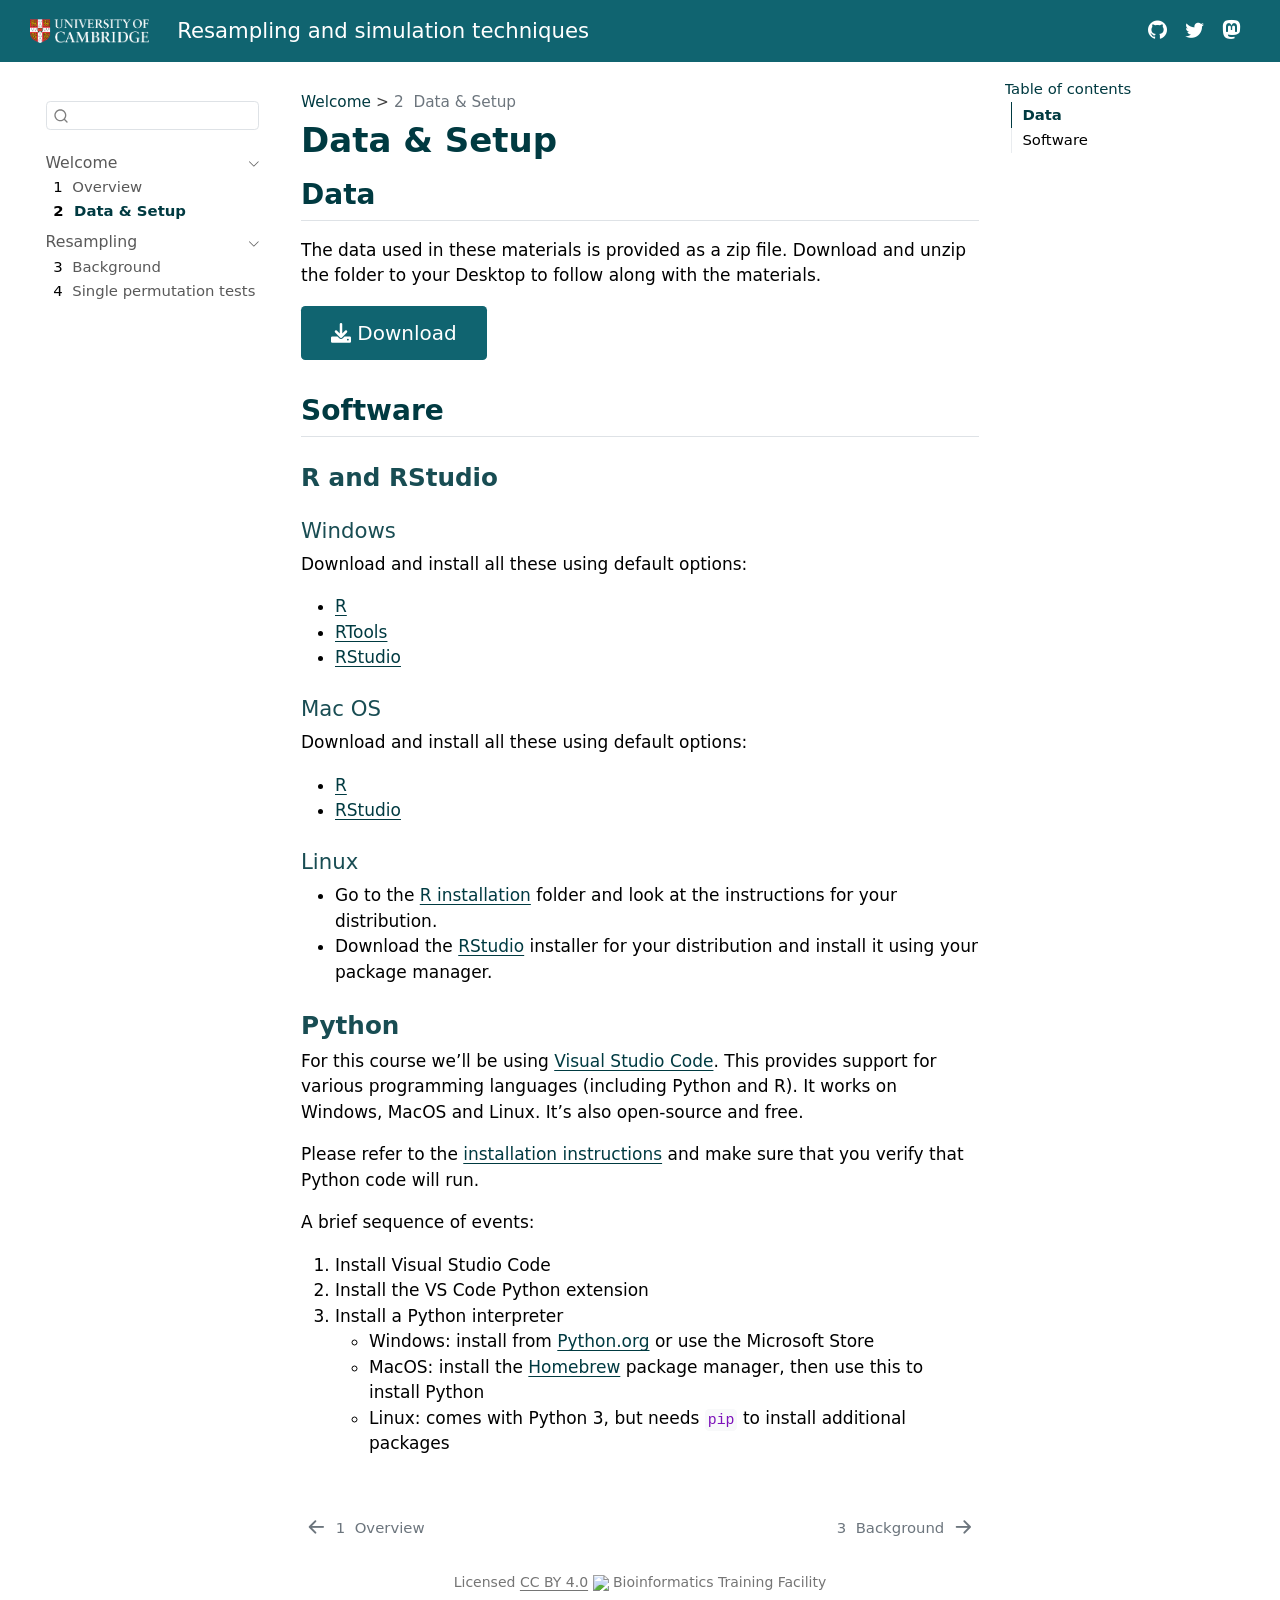
==== commit 6c592845: "Deploying to gh-pages from @ cambiotraining/stats-resampling@c2d57da7ded3fbb8f0836022c59d70ce6f30d2c" ====
--- a/setup.html
+++ b/setup.html
@@ -2,7 +2,7 @@
 <html xmlns="http://www.w3.org/1999/xhtml" lang="en" xml:lang="en"><head>
 
 <meta charset="utf-8">
-<meta name="generator" content="quarto-1.4.550">
+<meta name="generator" content="quarto-1.5.57">
 
 <meta name="viewport" content="width=device-width, initial-scale=1.0, user-scalable=yes">
 
@@ -85,7 +85,7 @@
     <span class="navbar-title">Resampling and simulation techniques</span>
     </a>
   </div>
-          <button class="navbar-toggler" type="button" data-bs-toggle="collapse" data-bs-target="#navbarCollapse" aria-controls="navbarCollapse" aria-expanded="false" aria-label="Toggle navigation" onclick="if (window.quartoToggleHeadroom) { window.quartoToggleHeadroom(); }">
+          <button class="navbar-toggler" type="button" data-bs-toggle="collapse" data-bs-target="#navbarCollapse" aria-controls="navbarCollapse" role="menu" aria-expanded="false" aria-label="Toggle navigation" onclick="if (window.quartoToggleHeadroom) { window.quartoToggleHeadroom(); }">
   <span class="navbar-toggler-icon"></span>
 </button>
           <div class="collapse navbar-collapse" id="navbarCollapse">
@@ -107,19 +107,19 @@
   </li>  
 </ul>
           </div> <!-- /navcollapse -->
-          <div class="quarto-navbar-tools">
+            <div class="quarto-navbar-tools">
 </div>
       </div> <!-- /container-fluid -->
     </nav>
   <nav class="quarto-secondary-nav">
     <div class="container-fluid d-flex">
-      <button type="button" class="quarto-btn-toggle btn" data-bs-toggle="collapse" data-bs-target=".quarto-sidebar-collapse-item" aria-controls="quarto-sidebar" aria-expanded="false" aria-label="Toggle sidebar navigation" onclick="if (window.quartoToggleHeadroom) { window.quartoToggleHeadroom(); }">
+      <button type="button" class="quarto-btn-toggle btn" data-bs-toggle="collapse" role="button" data-bs-target=".quarto-sidebar-collapse-item" aria-controls="quarto-sidebar" aria-expanded="false" aria-label="Toggle sidebar navigation" onclick="if (window.quartoToggleHeadroom) { window.quartoToggleHeadroom(); }">
         <i class="bi bi-layout-text-sidebar-reverse"></i>
       </button>
         <nav class="quarto-page-breadcrumbs" aria-label="breadcrumb"><ol class="breadcrumb"><li class="breadcrumb-item"><a href="./index.html">Welcome</a></li><li class="breadcrumb-item"><a href="./setup.html"><span class="chapter-number">2</span>&nbsp; <span class="chapter-title">Data &amp; Setup</span></a></li></ol></nav>
-        <a class="flex-grow-1" role="button" data-bs-toggle="collapse" data-bs-target=".quarto-sidebar-collapse-item" aria-controls="quarto-sidebar" aria-expanded="false" aria-label="Toggle sidebar navigation" onclick="if (window.quartoToggleHeadroom) { window.quartoToggleHeadroom(); }">      
+        <a class="flex-grow-1" role="navigation" data-bs-toggle="collapse" data-bs-target=".quarto-sidebar-collapse-item" aria-controls="quarto-sidebar" aria-expanded="false" aria-label="Toggle sidebar navigation" onclick="if (window.quartoToggleHeadroom) { window.quartoToggleHeadroom(); }">      
         </a>
-      <button type="button" class="btn quarto-search-button" aria-label="" onclick="window.quartoOpenSearch();">
+      <button type="button" class="btn quarto-search-button" aria-label="Search" onclick="window.quartoOpenSearch();">
         <i class="bi bi-search"></i>
       </button>
     </div>
@@ -138,9 +138,9 @@
     <ul class="list-unstyled mt-1">
         <li class="sidebar-item sidebar-item-section">
       <div class="sidebar-item-container"> 
-            <a class="sidebar-item-text sidebar-link text-start" data-bs-toggle="collapse" data-bs-target="#quarto-sidebar-section-1" aria-expanded="true">
+            <a class="sidebar-item-text sidebar-link text-start" data-bs-toggle="collapse" data-bs-target="#quarto-sidebar-section-1" role="navigation" aria-expanded="true">
  <span class="menu-text">Welcome</span></a>
-          <a class="sidebar-item-toggle text-start" data-bs-toggle="collapse" data-bs-target="#quarto-sidebar-section-1" aria-expanded="true" aria-label="Toggle section">
+          <a class="sidebar-item-toggle text-start" data-bs-toggle="collapse" data-bs-target="#quarto-sidebar-section-1" role="navigation" aria-expanded="true" aria-label="Toggle section">
             <i class="bi bi-chevron-right ms-2"></i>
           </a> 
       </div>
@@ -161,9 +161,9 @@
   </li>
         <li class="sidebar-item sidebar-item-section">
       <div class="sidebar-item-container"> 
-            <a class="sidebar-item-text sidebar-link text-start" data-bs-toggle="collapse" data-bs-target="#quarto-sidebar-section-2" aria-expanded="true">
+            <a class="sidebar-item-text sidebar-link text-start" data-bs-toggle="collapse" data-bs-target="#quarto-sidebar-section-2" role="navigation" aria-expanded="true">
  <span class="menu-text">Resampling</span></a>
-          <a class="sidebar-item-toggle text-start" data-bs-toggle="collapse" data-bs-target="#quarto-sidebar-section-2" aria-expanded="true" aria-label="Toggle section">
+          <a class="sidebar-item-toggle text-start" data-bs-toggle="collapse" data-bs-target="#quarto-sidebar-section-2" role="navigation" aria-expanded="true" aria-label="Toggle section">
             <i class="bi bi-chevron-right ms-2"></i>
           </a> 
       </div>
@@ -424,18 +424,7 @@
     }
     return false;
   }
-  const clipboard = new window.ClipboardJS('.code-copy-button', {
-    text: function(trigger) {
-      const codeEl = trigger.previousElementSibling.cloneNode(true);
-      for (const childEl of codeEl.children) {
-        if (isCodeAnnotation(childEl)) {
-          childEl.remove();
-        }
-      }
-      return codeEl.innerText;
-    }
-  });
-  clipboard.on('success', function(e) {
+  const onCopySuccess = function(e) {
     // button target
     const button = e.trigger;
     // don't keep focus
@@ -467,7 +456,47 @@
     }, 1000);
     // clear code selection
     e.clearSelection();
+  }
+  const getTextToCopy = function(trigger) {
+      const codeEl = trigger.previousElementSibling.cloneNode(true);
+      for (const childEl of codeEl.children) {
+        if (isCodeAnnotation(childEl)) {
+          childEl.remove();
+        }
+      }
+      return codeEl.innerText;
+  }
+  const clipboard = new window.ClipboardJS('.code-copy-button:not([data-in-quarto-modal])', {
+    text: getTextToCopy
   });
+  clipboard.on('success', onCopySuccess);
+  if (window.document.getElementById('quarto-embedded-source-code-modal')) {
+    // For code content inside modals, clipBoardJS needs to be initialized with a container option
+    // TODO: Check when it could be a function (https://github.com/zenorocha/clipboard.js/issues/860)
+    const clipboardModal = new window.ClipboardJS('.code-copy-button[data-in-quarto-modal]', {
+      text: getTextToCopy,
+      container: window.document.getElementById('quarto-embedded-source-code-modal')
+    });
+    clipboardModal.on('success', onCopySuccess);
+  }
+    var localhostRegex = new RegExp(/^(?:http|https):\/\/localhost\:?[0-9]*\//);
+    var mailtoRegex = new RegExp(/^mailto:/);
+      var filterRegex = new RegExp('/' + window.location.host + '/');
+    var isInternal = (href) => {
+        return filterRegex.test(href) || localhostRegex.test(href) || mailtoRegex.test(href);
+    }
+    // Inspect non-navigation links and adorn them if external
+ 	var links = window.document.querySelectorAll('a[href]:not(.nav-link):not(.navbar-brand):not(.toc-action):not(.sidebar-link):not(.sidebar-item-toggle):not(.pagination-link):not(.no-external):not([aria-hidden]):not(.dropdown-item):not(.quarto-navigation-tool):not(.about-link)');
+    for (var i=0; i<links.length; i++) {
+      const link = links[i];
+      if (!isInternal(link.href)) {
+        // undo the damage that might have been done by quarto-nav.js in the case of
+        // links that we want to consider external
+        if (link.dataset.originalHref !== undefined) {
+          link.href = link.dataset.originalHref;
+        }
+      }
+    }
   function tippyHover(el, contentFn, onTriggerFn, onUntriggerFn) {
     const config = {
       allowHTML: true,
@@ -502,7 +531,11 @@
       try { href = new URL(href).hash; } catch {}
       const id = href.replace(/^#\/?/, "");
       const note = window.document.getElementById(id);
-      return note.innerHTML;
+      if (note) {
+        return note.innerHTML;
+      } else {
+        return "";
+      }
     });
   }
   const xrefs = window.document.querySelectorAll('a.quarto-xref');
--- a/site_libs/quarto-html/quarto-syntax-highlighting.css
+++ b/site_libs/quarto-html/quarto-syntax-highlighting.css
@@ -0,0 +1,205 @@
+/* quarto syntax highlight colors */
+:root {
+  --quarto-hl-ot-color: #003B4F;
+  --quarto-hl-at-color: #657422;
+  --quarto-hl-ss-color: #20794D;
+  --quarto-hl-an-color: #5E5E5E;
+  --quarto-hl-fu-color: #4758AB;
+  --quarto-hl-st-color: #20794D;
+  --quarto-hl-cf-color: #003B4F;
+  --quarto-hl-op-color: #5E5E5E;
+  --quarto-hl-er-color: #AD0000;
+  --quarto-hl-bn-color: #AD0000;
+  --quarto-hl-al-color: #AD0000;
+  --quarto-hl-va-color: #111111;
+  --quarto-hl-bu-color: inherit;
+  --quarto-hl-ex-color: inherit;
+  --quarto-hl-pp-color: #AD0000;
+  --quarto-hl-in-color: #5E5E5E;
+  --quarto-hl-vs-color: #20794D;
+  --quarto-hl-wa-color: #5E5E5E;
+  --quarto-hl-do-color: #5E5E5E;
+  --quarto-hl-im-color: #00769E;
+  --quarto-hl-ch-color: #20794D;
+  --quarto-hl-dt-color: #AD0000;
+  --quarto-hl-fl-color: #AD0000;
+  --quarto-hl-co-color: #5E5E5E;
+  --quarto-hl-cv-color: #5E5E5E;
+  --quarto-hl-cn-color: #8f5902;
+  --quarto-hl-sc-color: #5E5E5E;
+  --quarto-hl-dv-color: #AD0000;
+  --quarto-hl-kw-color: #003B4F;
+}
+
+/* other quarto variables */
+:root {
+  --quarto-font-monospace: SFMono-Regular, Menlo, Monaco, Consolas, "Liberation Mono", "Courier New", monospace;
+}
+
+pre > code.sourceCode > span {
+  color: #003B4F;
+}
+
+code span {
+  color: #003B4F;
+}
+
+code.sourceCode > span {
+  color: #003B4F;
+}
+
+div.sourceCode,
+div.sourceCode pre.sourceCode {
+  color: #003B4F;
+}
+
+code span.ot {
+  color: #003B4F;
+  font-style: inherit;
+}
+
+code span.at {
+  color: #657422;
+  font-style: inherit;
+}
+
+code span.ss {
+  color: #20794D;
+  font-style: inherit;
+}
+
+code span.an {
+  color: #5E5E5E;
+  font-style: inherit;
+}
+
+code span.fu {
+  color: #4758AB;
+  font-style: inherit;
+}
+
+code span.st {
+  color: #20794D;
+  font-style: inherit;
+}
+
+code span.cf {
+  color: #003B4F;
+  font-weight: bold;
+  font-style: inherit;
+}
+
+code span.op {
+  color: #5E5E5E;
+  font-style: inherit;
+}
+
+code span.er {
+  color: #AD0000;
+  font-style: inherit;
+}
+
+code span.bn {
+  color: #AD0000;
+  font-style: inherit;
+}
+
+code span.al {
+  color: #AD0000;
+  font-style: inherit;
+}
+
+code span.va {
+  color: #111111;
+  font-style: inherit;
+}
+
+code span.bu {
+  font-style: inherit;
+}
+
+code span.ex {
+  font-style: inherit;
+}
+
+code span.pp {
+  color: #AD0000;
+  font-style: inherit;
+}
+
+code span.in {
+  color: #5E5E5E;
+  font-style: inherit;
+}
+
+code span.vs {
+  color: #20794D;
+  font-style: inherit;
+}
+
+code span.wa {
+  color: #5E5E5E;
+  font-style: italic;
+}
+
+code span.do {
+  color: #5E5E5E;
+  font-style: italic;
+}
+
+code span.im {
+  color: #00769E;
+  font-style: inherit;
+}
+
+code span.ch {
+  color: #20794D;
+  font-style: inherit;
+}
+
+code span.dt {
+  color: #AD0000;
+  font-style: inherit;
+}
+
+code span.fl {
+  color: #AD0000;
+  font-style: inherit;
+}
+
+code span.co {
+  color: #5E5E5E;
+  font-style: inherit;
+}
+
+code span.cv {
+  color: #5E5E5E;
+  font-style: italic;
+}
+
+code span.cn {
+  color: #8f5902;
+  font-style: inherit;
+}
+
+code span.sc {
+  color: #5E5E5E;
+  font-style: inherit;
+}
+
+code span.dv {
+  color: #AD0000;
+  font-style: inherit;
+}
+
+code span.kw {
+  color: #003B4F;
+  font-weight: bold;
+  font-style: inherit;
+}
+
+.prevent-inlining {
+  content: "</";
+}
+
+/*# sourceMappingURL=debc5d5d77c3f9108843748ff7464032.css.map */
